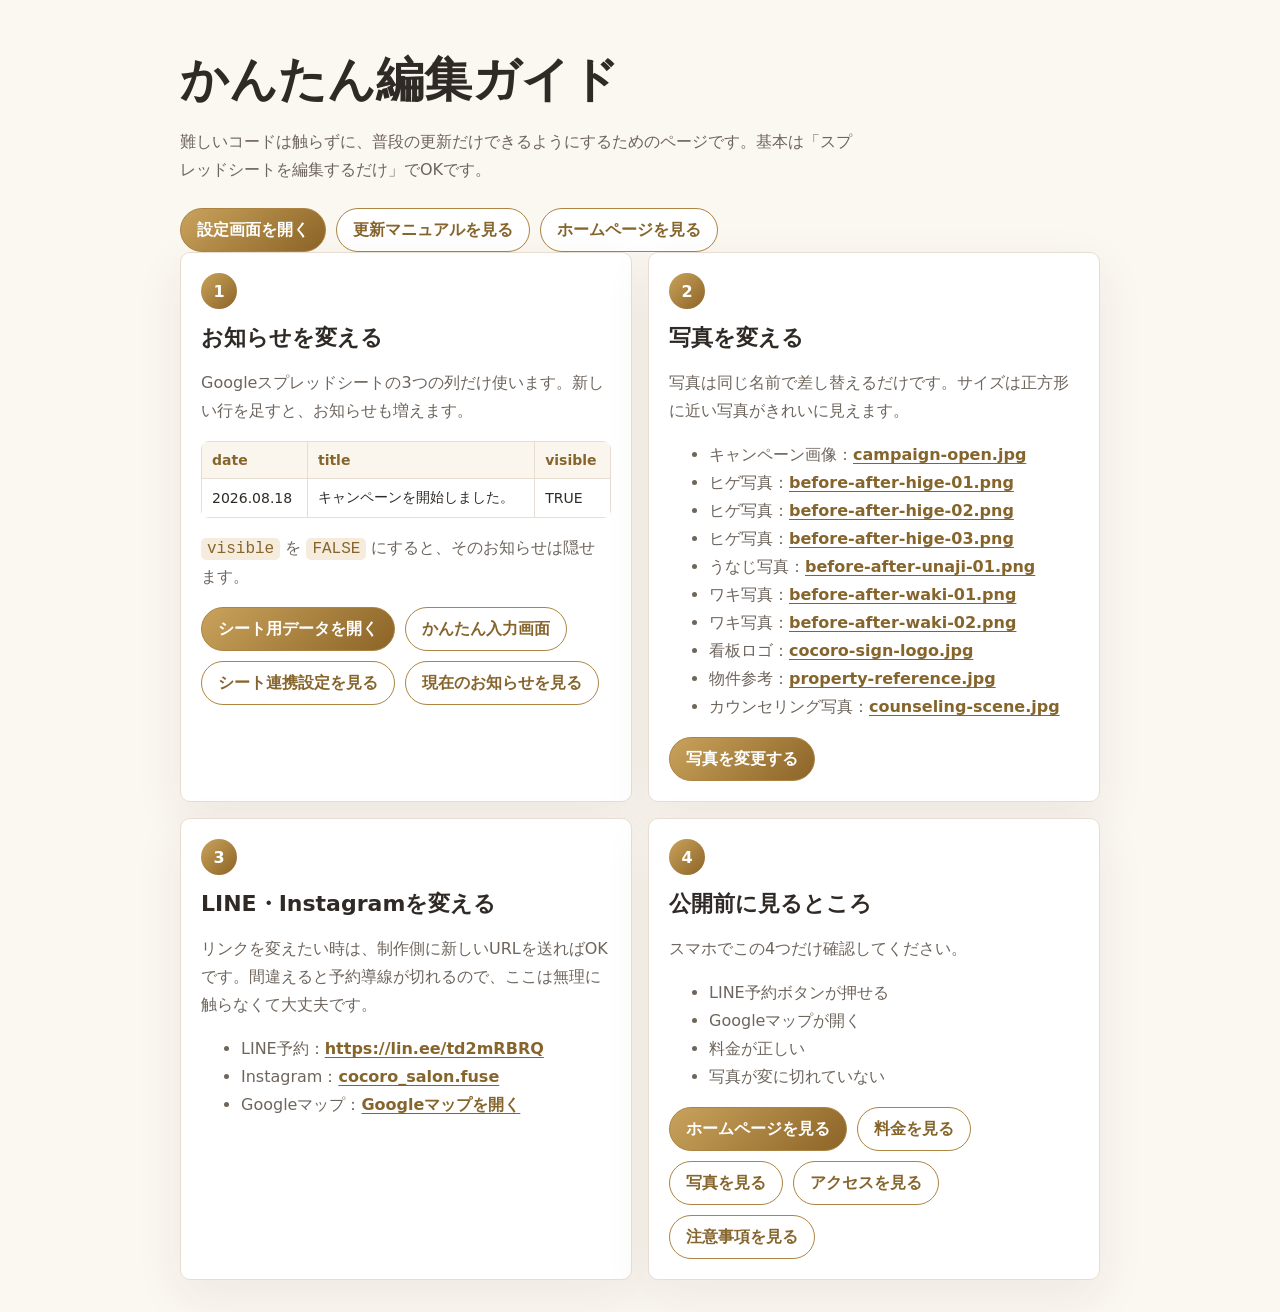
==== easy-admin.html @ 7c847b5d "cocoRo脱毛サイトの初回公開 - 公開URLに合わせてOGP・構造化データのURLを設定 - 管理用ページにnoindexを付与し検索結果に出ないよう設定 - robots.txt / sitem" ====
<!DOCTYPE html>
<html lang="ja">
<head>
  <meta charset="UTF-8" />
  <meta name="viewport" content="width=device-width, initial-scale=1.0" />
    <meta name="robots" content="noindex, nofollow" />
  <title>かんたん編集ガイド | cocoRo脱毛</title>
  <style>
    :root {
      --gold: #ab8443;
      --gold-dark: #86652d;
      --text: #2f2a25;
      --muted: #6e655d;
      --line: #e7ded1;
      --soft: #fbf7f1;
      --white: #fff;
    }

    * {
      box-sizing: border-box;
    }

    body {
      margin: 0;
      padding: 18px;
      color: var(--text);
      font-family: system-ui, -apple-system, BlinkMacSystemFont, "Helvetica Neue", sans-serif;
      background: var(--soft);
    }

    main {
      max-width: 920px;
      margin: 0 auto;
    }

    h1 {
      margin: 16px 0 8px;
      font-size: clamp(28px, 8vw, 48px);
      letter-spacing: 0;
    }

    h2 {
      margin: 0 0 10px;
      font-size: 22px;
    }

    p,
    li {
      color: var(--muted);
      font-size: 16px;
      line-height: 1.75;
    }

    .lead {
      max-width: 680px;
      margin-bottom: 24px;
    }

    .grid {
      display: grid;
      gap: 16px;
    }

    .card {
      padding: 20px;
      border: 1px solid var(--line);
      border-radius: 10px;
      background: var(--white);
      box-shadow: 0 16px 48px rgba(77, 61, 40, 0.08);
    }

    .number {
      display: inline-flex;
      align-items: center;
      justify-content: center;
      width: 36px;
      height: 36px;
      margin-bottom: 14px;
      border-radius: 50%;
      color: #fff;
      font-weight: 700;
      background: linear-gradient(135deg, #c9a35c, #8c6427);
    }

    .button-row {
      display: flex;
      flex-wrap: wrap;
      gap: 10px;
      margin-top: 16px;
    }

    a.button {
      display: inline-flex;
      align-items: center;
      justify-content: center;
      min-height: 44px;
      padding: 10px 16px;
      border: 1px solid var(--gold);
      border-radius: 999px;
      color: var(--gold-dark);
      font-weight: 700;
      text-decoration: none;
      background: #fff;
    }

    a.text-link {
      color: var(--gold-dark);
      font-weight: 700;
      text-decoration: underline;
      text-underline-offset: 3px;
    }

    a.primary {
      color: #fff;
      background: linear-gradient(135deg, #c9a35c, #8c6427);
    }

    code {
      padding: 2px 6px;
      border-radius: 5px;
      color: var(--gold-dark);
      background: #f5ecdd;
      font-family: ui-monospace, SFMono-Regular, Menlo, monospace;
    }

    .simple-table {
      width: 100%;
      margin-top: 12px;
      border-collapse: collapse;
      font-size: 14px;
      overflow: hidden;
      border-radius: 8px;
    }

    .simple-table th,
    .simple-table td {
      padding: 10px;
      border: 1px solid var(--line);
      text-align: left;
    }

    .simple-table th {
      color: var(--gold-dark);
      background: #fbf6ed;
    }

    @media (min-width: 760px) {
      body {
        padding: 32px;
      }

      .grid {
        grid-template-columns: repeat(2, minmax(0, 1fr));
      }
    }
  </style>
</head>
<body>
  <main>
    <h1>かんたん編集ガイド</h1>
    <p class="lead">難しいコードは触らずに、普段の更新だけできるようにするためのページです。基本は「スプレッドシートを編集するだけ」でOKです。</p>
    <div class="button-row">
      <a class="button primary" href="settings.html">設定画面を開く</a>
      <a class="button" href="update-manual.html">更新マニュアルを見る</a>
      <a class="button" href="index.html" target="_blank" rel="noopener">ホームページを見る</a>
    </div>

    <section class="grid" aria-label="編集方法">
      <article class="card">
        <span class="number">1</span>
        <h2>お知らせを変える</h2>
        <p>Googleスプレッドシートの3つの列だけ使います。新しい行を足すと、お知らせも増えます。</p>
        <table class="simple-table">
          <thead>
            <tr><th>date</th><th>title</th><th>visible</th></tr>
          </thead>
          <tbody>
            <tr><td>2026.08.18</td><td>キャンペーンを開始しました。</td><td>TRUE</td></tr>
          </tbody>
        </table>
        <p><code>visible</code> を <code>FALSE</code> にすると、そのお知らせは隠せます。</p>
        <div class="button-row">
          <a class="button primary" href="news-sheet-template.csv" download>シート用データを開く</a>
          <a class="button" href="news-editor.html" target="_blank" rel="noopener">かんたん入力画面</a>
          <a class="button" href="news-config.js" target="_blank" rel="noopener">シート連携設定を見る</a>
          <a class="button" href="news.json" target="_blank" rel="noopener">現在のお知らせを見る</a>
        </div>
      </article>

      <article class="card">
        <span class="number">2</span>
        <h2>写真を変える</h2>
        <p>写真は同じ名前で差し替えるだけです。サイズは正方形に近い写真がきれいに見えます。</p>
        <ul>
          <li>キャンペーン画像：<a class="text-link" href="campaign-open.jpg" target="_blank" rel="noopener">campaign-open.jpg</a></li>
          <li>ヒゲ写真：<a class="text-link" href="before-after-hige-01.png" target="_blank" rel="noopener">before-after-hige-01.png</a></li>
          <li>ヒゲ写真：<a class="text-link" href="before-after-hige-02.png" target="_blank" rel="noopener">before-after-hige-02.png</a></li>
          <li>ヒゲ写真：<a class="text-link" href="before-after-hige-03.png" target="_blank" rel="noopener">before-after-hige-03.png</a></li>
          <li>うなじ写真：<a class="text-link" href="before-after-unaji-01.png" target="_blank" rel="noopener">before-after-unaji-01.png</a></li>
          <li>ワキ写真：<a class="text-link" href="before-after-waki-01.png" target="_blank" rel="noopener">before-after-waki-01.png</a></li>
          <li>ワキ写真：<a class="text-link" href="before-after-waki-02.png" target="_blank" rel="noopener">before-after-waki-02.png</a></li>
          <li>看板ロゴ：<a class="text-link" href="cocoro-sign-logo.jpg" target="_blank" rel="noopener">cocoro-sign-logo.jpg</a></li>
          <li>物件参考：<a class="text-link" href="property-reference.jpg" target="_blank" rel="noopener">property-reference.jpg</a></li>
          <li>カウンセリング写真：<a class="text-link" href="counseling-scene.jpg" target="_blank" rel="noopener">counseling-scene.jpg</a></li>
        </ul>
        <div class="button-row">
          <a class="button primary" href="photo-editor.html" target="_blank" rel="noopener">写真を変更する</a>
        </div>
      </article>

      <article class="card">
        <span class="number">3</span>
        <h2>LINE・Instagramを変える</h2>
        <p>リンクを変えたい時は、制作側に新しいURLを送ればOKです。間違えると予約導線が切れるので、ここは無理に触らなくて大丈夫です。</p>
        <ul>
          <li>LINE予約：<a class="text-link" href="https://lin.ee/td2mRBRQ" target="_blank" rel="noopener">https://lin.ee/td2mRBRQ</a></li>
          <li>Instagram：<a class="text-link" href="https://www.instagram.com/cocoro_salon.fuse?igsh=MTVmYmo2bmo4cGd6ag==" target="_blank" rel="noopener">cocoro_salon.fuse</a></li>
          <li>Googleマップ：<a class="text-link" href="https://maps.app.goo.gl/k2i4qREAfF5n8n3dA?g_st=ic" target="_blank" rel="noopener">Googleマップを開く</a></li>
        </ul>
      </article>

      <article class="card">
        <span class="number">4</span>
        <h2>公開前に見るところ</h2>
        <p>スマホでこの4つだけ確認してください。</p>
        <ul>
          <li>LINE予約ボタンが押せる</li>
          <li>Googleマップが開く</li>
          <li>料金が正しい</li>
          <li>写真が変に切れていない</li>
        </ul>
        <div class="button-row">
          <a class="button primary" href="index.html" target="_blank" rel="noopener">ホームページを見る</a>
          <a class="button" href="index.html#plan" target="_blank" rel="noopener">料金を見る</a>
          <a class="button" href="index.html#before-after" target="_blank" rel="noopener">写真を見る</a>
          <a class="button" href="index.html#access" target="_blank" rel="noopener">アクセスを見る</a>
          <a class="button" href="index.html#legal" target="_blank" rel="noopener">注意事項を見る</a>
        </div>
      </article>
    </section>
  </main>
</body>
</html>
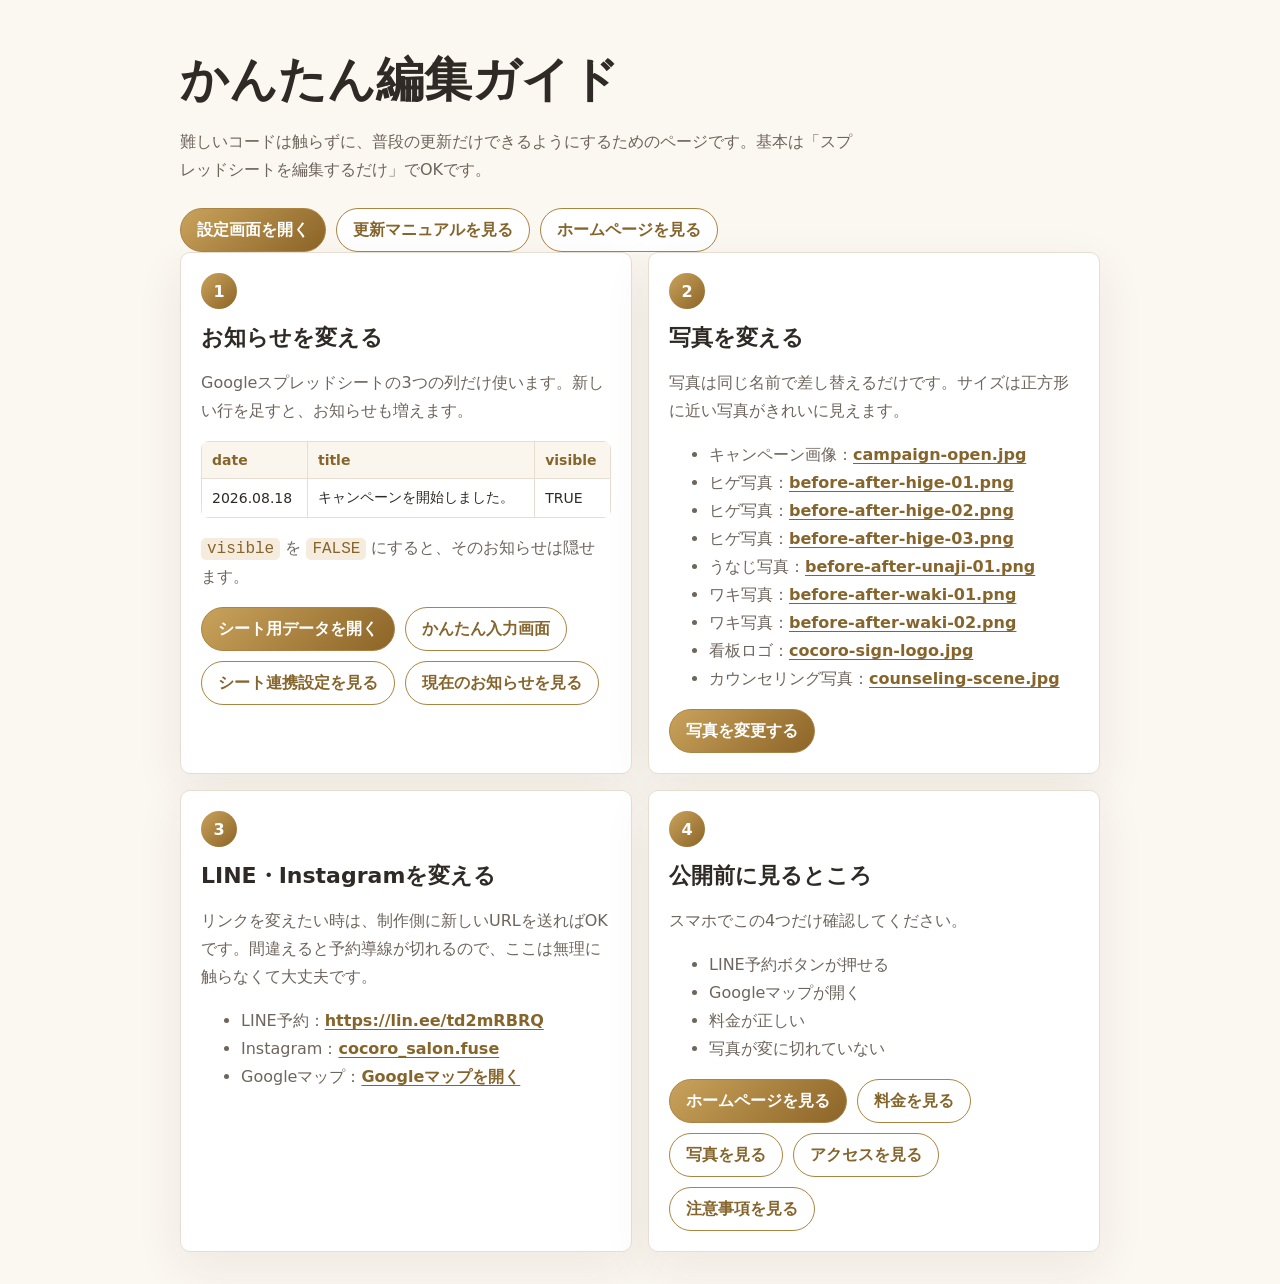
==== commit 03bf397f: "物件間取り図を削除し、ロゴ写真の+マークを除去 - サロン写真ストリップから間取り図(Salon Space)を削除 - ヒーローの背景を間取り図から施術ルーム写真に変更 - SNSシェア画像(og:" ====
--- a/easy-admin.html
+++ b/easy-admin.html
@@ -200,7 +200,6 @@
           <li>ワキ写真：<a class="text-link" href="before-after-waki-01.png" target="_blank" rel="noopener">before-after-waki-01.png</a></li>
           <li>ワキ写真：<a class="text-link" href="before-after-waki-02.png" target="_blank" rel="noopener">before-after-waki-02.png</a></li>
           <li>看板ロゴ：<a class="text-link" href="cocoro-sign-logo.jpg" target="_blank" rel="noopener">cocoro-sign-logo.jpg</a></li>
-          <li>物件参考：<a class="text-link" href="property-reference.jpg" target="_blank" rel="noopener">property-reference.jpg</a></li>
           <li>カウンセリング写真：<a class="text-link" href="counseling-scene.jpg" target="_blank" rel="noopener">counseling-scene.jpg</a></li>
         </ul>
         <div class="button-row">
